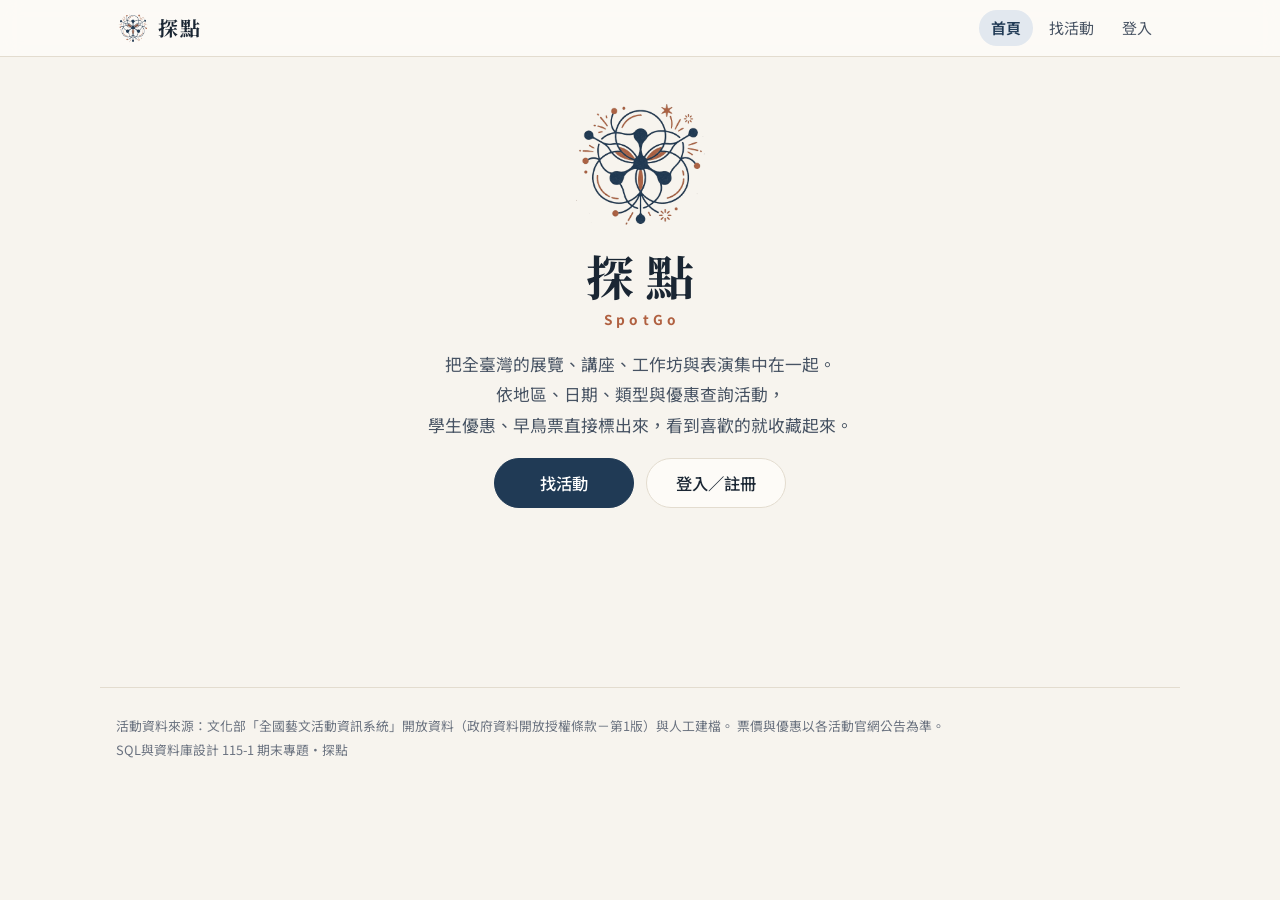
==== web/index.html @ 4486c4d8 "找活動：新增 js/search.js（關鍵字、地區、日期與快速日期、類別／學習類、優惠、活動狀態篩選，排序與載入更多，即將開賣、早鳥即將截止區塊），首頁加上本週學生優惠與這週末活動，以及篩選、結果列" ====
<!doctype html>
<html lang="zh-Hant">
<head>
  <meta charset="utf-8">
  <meta name="viewport" content="width=device-width, initial-scale=1, viewport-fit=cover">
  <title>探點</title>
  <meta name="theme-color" content="#203a55">
  <link rel="icon" type="image/png" href="favicon.png">
  <link rel="preconnect" href="https://fonts.googleapis.com">
  <link rel="preconnect" href="https://fonts.gstatic.com" crossorigin>
  <link rel="stylesheet" href="https://fonts.googleapis.com/css2?family=Noto+Sans+TC:wght@400;500;700&family=Noto+Serif+TC:wght@600;700&display=swap">
  <link rel="stylesheet" href="style.css">
</head>
<body>
  <header class="topbar">
    <div class="topbar-inner">
      <a href="#/" class="brand"><img class="brand-logo" src="logo.png" alt="" width="34" height="34">探點</a>
      <nav class="nav" aria-label="主選單">
        <a href="#/" data-nav="home" data-roles="guest,使用者,管理員">首頁</a>
        <a href="#/search" data-nav="search">找活動</a>
        <a href="#/login" data-nav="login" id="nav-account">登入</a>
      </nav>
    </div>
  </header>

  <main id="app" class="container" tabindex="-1"></main>

  <footer class="footer container">
    <p>活動資料來源：文化部「全國藝文活動資訊系統」開放資料（政府資料開放授權條款－第1版）與人工建檔。
      票價與優惠以各活動官網公告為準。</p>
    <p>SQL與資料庫設計 115-1 期末專題・探點</p>
  </footer>

  <div id="toast" class="toast" role="status" aria-live="polite" hidden></div>
  <div id="tooltip" class="tooltip" role="tooltip" hidden></div>

  <!-- 網頁程式依序載入（共用最上層的變數與函式）；app.js 是路由與啟動，放最後 -->
  <script src="js/core.js"></script>
  <script src="js/cards.js"></script>
  <script src="js/home.js"></script>
  <script src="js/search.js"></script>
  <script src="js/app.js"></script>
</body>
</html>
---- web/style.css ----
/* 探點：顏色都用變數，深色模式只換變數
   配色取自 logo：米白底 #f7f4ee、深藍 #203a55（主色）、赭紅 #b06040（點綴、優惠） */
:root {
  color-scheme: light;
  --bg: #f7f4ee;              /* 和 logo 底色相同 */
  --surface: #fdfbf7;
  --surface-2: #f0ebe1;
  --line: #e3dccf;
  --text: #1a2633;
  --text-2: #475363;
  --text-3: #6b7380;
  --accent: #203a55;          /* 主色＝logo 的深藍，也是圖表的單一系列色 */
  --accent-ink: #203a55;      /* 主色當文字用時（對比 ≥ 4.5） */
  --accent-soft: #e2e8ef;
  --brand-2: #b06040;         /* logo 的赭紅，只當裝飾 */
  --logo-plate: transparent;  /* logo 是去背的；深色模式要墊米白底，深藍線條才看得到 */
  --deal: #9c4f2c;            /* 優惠標籤文字（赭紅加深，對比 ≥ 4.5） */
  --deal-soft: #f6e4d8;
  --ok: #2e7048;
  --ok-soft: #e3efe4;
  --warn: #8a5a00;
  --warn-soft: #f8ecd2;
  --danger: #b42318;
  --shadow: 0 1px 2px rgb(32 58 85 / .06), 0 4px 16px rgb(32 58 85 / .06);
  --radius: 14px;
  /* 字體：內文 Noto Sans TC、品牌名稱與標題 Noto Serif TC（Google Fonts；離線時改用系統字體） */
  --font: "Noto Sans TC", system-ui, "Microsoft JhengHei UI", "Microsoft JhengHei", "PingFang TC", sans-serif;
  --font-display: "Noto Serif TC", "Noto Sans TC", "Microsoft JhengHei", serif;
}
@media (prefers-color-scheme: dark) {
  :root:not([data-theme="light"]) {
    color-scheme: dark;
    --bg: #0f1720; --surface: #16202b; --surface-2: #1e2a37; --line: #2b3846;
    --text: #f2eee7; --text-2: #c4c0b7; --text-3: #9b988f;
    --accent: #4a76a8; --accent-ink: #a9c4e6; --accent-soft: #1c2b3d; --brand-2: #d98a62; --logo-plate: #f2eee7;
    --deal: #eba27e; --deal-soft: #3a2519; --ok: #7fd3a0; --ok-soft: #17301f;
    --warn: #f0c35c; --warn-soft: #362c14; --danger: #ff8a80;
    --shadow: 0 1px 2px rgb(0 0 0 / .4);
  }
}
:root[data-theme="dark"] {
  color-scheme: dark;
  --bg: #0f1720; --surface: #16202b; --surface-2: #1e2a37; --line: #2b3846;
  --text: #f2eee7; --text-2: #c4c0b7; --text-3: #9b988f;
  --accent: #4a76a8; --accent-ink: #a9c4e6; --accent-soft: #1c2b3d; --brand-2: #d98a62; --logo-plate: #f2eee7;
  --deal: #eba27e; --deal-soft: #3a2519; --ok: #7fd3a0; --ok-soft: #17301f;
  --warn: #f0c35c; --warn-soft: #362c14; --danger: #ff8a80;
  --shadow: 0 1px 2px rgb(0 0 0 / .4);
}

* { box-sizing: border-box; }
html { -webkit-text-size-adjust: 100%; }
body { margin: 0; background: var(--bg); color: var(--text); font: 15px/1.6 var(--font); }
a { color: var(--accent-ink); }
button, input, select { font: inherit; color: inherit; }
[hidden] { display: none !important; }
.container { max-width: 1080px; margin: 0 auto; padding-inline: max(16px, env(safe-area-inset-left)); }
main.container { padding-block: 20px 40px; min-height: 70vh; outline: none; }
h1, h2, h3 { line-height: 1.3; margin: 0 0 .5em; }
h1, .brand, .home-name { font-family: var(--font-display); font-weight: 700; }
h1 { font-size: 1.6rem; }
h2 { font-size: 1.15rem; }
.muted { color: var(--text-3); }
.small { font-size: .85rem; }
.sr-only { position: absolute; width: 1px; height: 1px; overflow: hidden; clip: rect(0 0 0 0); white-space: nowrap; }

/* ---------- 頂端列 ---------- */
.topbar { position: sticky; top: 0; z-index: 10; background: color-mix(in srgb, var(--surface) 88%, transparent);
  backdrop-filter: blur(10px); border-bottom: 1px solid var(--line); padding-top: env(safe-area-inset-top, 0px); }
.topbar-inner { max-width: 1080px; margin: 0 auto; padding: 10px 16px; display: flex; align-items: center; gap: 16px; flex-wrap: wrap; }
.brand { display: flex; align-items: center; gap: 8px; font-weight: 700; font-size: 1.25rem; letter-spacing: .08em; color: var(--text); text-decoration: none; }
.brand-logo { width: 34px; height: 34px; padding: 2px; border-radius: 50%; background: var(--logo-plate); }
.nav { display: flex; gap: 4px; margin-left: auto; flex-wrap: wrap; }
.nav a { padding: 6px 12px; border-radius: 999px; color: var(--text-2); text-decoration: none; }
.nav a:hover { background: var(--surface-2); }
.nav a[aria-current="page"] { background: var(--accent-soft); color: var(--accent-ink); font-weight: 600; }

/* ---------- 通用元件 ---------- */
.card { background: var(--surface); border: 1px solid var(--line); border-radius: var(--radius); box-shadow: var(--shadow); }
.panel { padding: 18px 20px; }
.btn { display: inline-flex; align-items: center; justify-content: center; gap: 6px; padding: 9px 16px; border-radius: 10px;
  border: 1px solid var(--line); background: var(--surface); cursor: pointer; text-decoration: none; color: var(--text); font-weight: 500; }
.btn:hover { background: var(--surface-2); }
.btn-primary { background: var(--accent); border-color: var(--accent); color: #fff; }
.btn-primary:hover { background: color-mix(in srgb, var(--accent) 88%, #000); }
.btn[disabled] { opacity: .6; cursor: default; }
.btn-text { border: 0; background: none; padding: 4px 6px; color: var(--accent-ink); cursor: pointer; }
:focus-visible { outline: 3px solid color-mix(in srgb, var(--accent) 55%, transparent); outline-offset: 2px; }

.tag { display: inline-block; padding: 1px 9px; border-radius: 999px; font-size: .8rem; font-weight: 500;
  background: var(--surface-2); color: var(--text-2); white-space: nowrap; }
.tag-deal { background: var(--deal-soft); color: var(--deal); }
.tag-free { background: var(--ok-soft); color: var(--ok); }
.tag-warn { background: var(--warn-soft); color: var(--warn); }

.field { display: flex; flex-direction: column; gap: 4px; min-width: 0; }
.field > span { font-size: .82rem; color: var(--text-2); font-weight: 500; }
.input { width: 100%; padding: 9px 11px; border: 1px solid var(--line); border-radius: 10px; background: var(--surface); min-width: 0; }
.input:focus { border-color: var(--accent); outline: none; box-shadow: 0 0 0 3px var(--accent-soft); }

/* ---------- 首頁 ---------- */
.home-hero { display: grid; align-content: center; justify-items: center; text-align: center; padding: 12px 0 8px; }
.home-art { position: relative; width: min(150px, 38vw); aspect-ratio: 1; margin-bottom: 6px; }
.home-section { margin-top: 32px; }
.home-section .grid { margin-top: 10px; }
.home-art::before { content: ""; position: absolute; inset: 0; border-radius: 50%; background: var(--logo-plate); }
.home-art img { position: absolute; inset: 0; width: 100%; height: 100%; padding: 7%; }
.home-name { font-size: clamp(2.2rem, 7vw, 3rem); letter-spacing: .25em; text-indent: .25em; margin: 0; }
.eyebrow { color: var(--brand-2); font-weight: 700; letter-spacing: .3em; text-indent: .3em; font-size: .85rem; margin: 2px 0 18px; }
.lead { color: var(--text-2); font-size: 1.05rem; line-height: 1.8; max-width: 32em; margin: 0; }
.home-actions { display: flex; gap: 12px; flex-wrap: wrap; justify-content: center; margin-top: 18px; }
.home-actions .btn { min-width: 140px; padding: 11px 24px; font-size: 1.02rem; border-radius: 999px; }

.hero { padding: 8px 0 18px; }
.hero h1 { font-size: clamp(1.5rem, 4vw, 2rem); }
.hero p { color: var(--text-2); margin: 0; }

.filters { padding: 14px 16px; display: grid; gap: 12px; }
.filter-search { display: grid; grid-template-columns: minmax(0, 1fr) auto; gap: 10px; }
.filter-more { display: grid; gap: 14px; padding-top: 12px; border-top: 1px solid var(--line); }
.filter-row { display: grid; gap: 12px; grid-template-columns: 1fr 1fr; }
.filter-row.dates { grid-template-columns: 1fr 1fr 2fr; align-items: end; }
@media (max-width: 720px) {
  .filter-row, .filter-row.dates { grid-template-columns: 1fr 1fr; }
  .filter-row:not(.dates) > :first-child { grid-column: 1 / -1; }
  .filter-row.dates > :last-child { grid-column: 1 / -1; }
}
.chips { display: flex; gap: 6px; flex-wrap: wrap; }
.chip { position: relative; }
.chip input { position: absolute; opacity: 0; pointer-events: none; }
.chip span { display: inline-block; padding: 5px 12px; border-radius: 999px; border: 1px solid var(--line);
  background: var(--surface); cursor: pointer; font-size: .9rem; user-select: none; }
.chip input:checked + span { background: var(--accent); border-color: var(--accent); color: #fff; }
.chip input:focus-visible + span { outline: 3px solid color-mix(in srgb, var(--accent) 55%, transparent); outline-offset: 2px; }
.chip-label { font-size: .82rem; color: var(--text-2); font-weight: 500; margin-bottom: 4px; }
.quick-dates { display: flex; gap: 6px; flex-wrap: wrap; }
.filter-actions { display: flex; gap: 10px; align-items: center; flex-wrap: wrap; justify-content: space-between; }

.strip { margin: 22px 0 6px; }
.strip-head { display: flex; align-items: baseline; justify-content: space-between; gap: 8px; }
.strip-list { display: grid; grid-template-columns: repeat(4, minmax(0, 1fr)); gap: 12px; margin-top: 8px; }
@media (max-width: 900px) { .strip-list { grid-template-columns: repeat(2, minmax(0, 1fr)); } }
/* 手機：即將開賣、早鳥區塊改成左右滑，不要把活動往下推 */
@media (max-width: 720px) {
  .strip-list { display: flex; overflow-x: auto; scroll-snap-type: x proximity; padding-bottom: 6px; }
  .strip-item { flex: 0 0 78%; scroll-snap-align: start; }
  .strip { margin-top: 16px; }
  .hero { padding-bottom: 12px; }
  .hero p { display: none; }
}
.strip-item { padding: 14px 16px; text-decoration: none; color: inherit; display: grid; grid-template-rows: auto 1fr auto;
  gap: 6px; min-width: 0; }
.strip-item:hover { border-color: var(--accent); }
.strip-item > .tag { justify-self: start; }
.strip-title { line-height: 1.45; display: -webkit-box; -webkit-line-clamp: 2; -webkit-box-orient: vertical; overflow: hidden; }
.strip-more { margin-top: 8px; }
/* 搜尋之後移到結果下面：和結果之間加一條分隔線 */
#highlights.below { margin-top: 28px; padding-top: 6px; border-top: 1px solid var(--line); }

.results-head { display: flex; align-items: center; justify-content: space-between; gap: 12px; margin: 24px 0 12px; flex-wrap: wrap; }
.results-head .input { width: auto; }
.grid { display: grid; gap: 14px; grid-template-columns: repeat(auto-fill, minmax(min(100%, 300px), 1fr)); }
.event-card { display: flex; flex-direction: column; overflow: hidden; text-decoration: none; color: inherit;
  transition: border-color .2s, transform .2s ease, box-shadow .2s ease; }
.event-body { padding: 14px 18px 16px; display: flex; flex-direction: column; gap: 8px; flex: 1; min-width: 0; }
.event-thumb { aspect-ratio: 16 / 9; background: var(--surface-2); overflow: hidden; }
.event-thumb img { width: 100%; height: 100%; object-fit: cover; display: block; }
.thumb-art { display: block; width: 100%; height: 100%; }
.event-card:hover { border-color: var(--accent); transform: translateY(-3px); box-shadow: 0 10px 24px rgb(32 58 85 / .12); }
.event-card h3 { font-size: 1.02rem; margin: 0; display: -webkit-box; -webkit-line-clamp: 2; -webkit-box-orient: vertical; overflow: hidden; }
.event-meta { color: var(--text-2); font-size: .88rem; display: grid; gap: 2px; }
.event-meta div { overflow: hidden; text-overflow: ellipsis; white-space: nowrap; }
.price-row { display: flex; align-items: baseline; gap: 8px; flex-wrap: wrap; margin-top: auto; padding-top: 6px; border-top: 1px dashed var(--line); }
.price { font-weight: 700; font-size: 1.05rem; }
.price.muted { font-weight: 400; font-size: .88rem; color: var(--text-3); }
.price-old { color: var(--text-3); text-decoration: line-through; font-size: .88rem; }
.empty { padding: 40px 20px; text-align: center; color: var(--text-2); }
.more { display: flex; justify-content: center; margin-top: 18px; }

.chip-rows { display: grid; gap: 14px; grid-template-columns: repeat(auto-fit, minmax(min(100%, 320px), 1fr)); }
/* ---------- 其他 ---------- */
.footer { color: var(--text-3); font-size: .8rem; padding-block: 24px calc(24px + env(safe-area-inset-bottom, 0px)); border-top: 1px solid var(--line); }
.footer p { margin: 4px 0; }
.toast { position: fixed; left: 50%; bottom: calc(24px + env(safe-area-inset-bottom, 0px)); transform: translateX(-50%);
  background: var(--text); color: var(--bg); padding: 10px 18px; border-radius: 999px; box-shadow: var(--shadow); z-index: 30; max-width: calc(100% - 32px); }
.tooltip { position: fixed; z-index: 40; pointer-events: none; background: var(--text); color: var(--bg); padding: 6px 10px;
  border-radius: 8px; font-size: .82rem; max-width: 260px; }
.skeleton { background: linear-gradient(90deg, var(--surface-2), var(--line), var(--surface-2)); background-size: 200% 100%;
  animation: shimmer 1.2s infinite; border-radius: var(--radius); min-height: 150px; }
@keyframes shimmer { to { background-position: -200% 0; } }
@media (prefers-reduced-motion: reduce) { .skeleton { animation: none; } .event-card { transition: none; } }

/* 開賣時間：主色（深藍）系，和優惠（赭紅）、提醒（黃）分開 */
.tag-sale { background: var(--accent-soft); color: var(--accent-ink); }

/* ---------- 動畫：換頁淡入、卡片依序浮現、滑鼠移上去的回饋（系統設定減少動態效果時全部關掉） ---------- */
#app > :not(.skeleton) { animation: page-in .35s ease-out both; }
@keyframes page-in { from { opacity: 0; } }
@keyframes rise-in { from { opacity: 0; transform: translateY(14px); } }
@keyframes pop { 40% { transform: scale(1.12); } 70% { transform: scale(.96); } }
@keyframes toast-in { from { opacity: 0; transform: translate(-50%, 16px); } }
@keyframes dialog-in { from { opacity: 0; transform: translateY(12px) scale(.97); } }
@keyframes logo-in { from { opacity: 0; transform: rotate(-90deg) scale(.6); } }
@keyframes spread { from { opacity: 0; letter-spacing: .6em; } }

/* 首頁：logo 轉進來、名稱字距收攏、文字與按鈕依序浮現 */
.home-art { animation: logo-in .9s cubic-bezier(.2, .8, .2, 1) both; }
.home-art:hover img { transform: rotate(30deg); }
.home-art img { transition: transform .8s cubic-bezier(.2, .8, .2, 1); }
.home-name { animation: spread .9s cubic-bezier(.2, .8, .2, 1) .15s both; }
.home-hero .eyebrow { animation: rise-in .6s ease-out .3s both; }
.home-hero .lead { animation: rise-in .6s ease-out .4s both; }
.home-actions { animation: rise-in .6s ease-out .5s both; }
.hero h1 { animation: rise-in .5s ease-out both; }
.hero p { animation: rise-in .5s ease-out .08s both; }

/* 活動卡片、即將開賣／早鳥區塊：一張一張浮現 */
.grid > .event-card, .strip-item { animation: rise-in .5s cubic-bezier(.2, .8, .2, 1) both; }
.grid > .event-card:nth-child(2), .strip-item:nth-child(2) { animation-delay: 50ms; }
.grid > .event-card:nth-child(3), .strip-item:nth-child(3) { animation-delay: 100ms; }
.grid > .event-card:nth-child(4), .strip-item:nth-child(4) { animation-delay: 150ms; }
.grid > .event-card:nth-child(5) { animation-delay: 200ms; }
.grid > .event-card:nth-child(6) { animation-delay: 250ms; }
.grid > .event-card:nth-child(7) { animation-delay: 300ms; }
.grid > .event-card:nth-child(8) { animation-delay: 350ms; }
.grid > .event-card:nth-child(9) { animation-delay: 400ms; }
.grid > .event-card:nth-child(n+10) { animation-delay: 450ms; }
.event-thumb img, .event-thumb .thumb-art { transition: transform .5s cubic-bezier(.2, .8, .2, 1); }
.event-card:hover .event-thumb img, .event-card:hover .event-thumb .thumb-art { transform: scale(1.06); }
.strip-item { transition: border-color .2s, transform .2s ease, box-shadow .2s ease; }
.strip-item:hover { transform: translateY(-3px); box-shadow: 0 10px 24px rgb(32 58 85 / .12); }

/* 按鈕、收藏、提示訊息、彈窗 */
.btn { transition: background-color .15s, border-color .15s, transform .1s; }
.btn:active:not([disabled]) { transform: scale(.97); }
.btn.pop { animation: pop .45s ease-out; }
.toast:not([hidden]) { animation: toast-in .3s cubic-bezier(.2, .8, .2, 1); }
.filters { animation: rise-in .45s cubic-bezier(.2, .8, .2, 1) both; }

@media (prefers-reduced-motion: reduce) {
  #app > *, .home-art, .home-name, .home-hero .eyebrow, .home-hero .lead, .home-actions, .hero h1, .hero p,
  .grid > .event-card, .strip-item, .btn.pop, .toast, .filters { animation: none !important; }
  .event-card, .strip-item, .btn, .event-thumb img, .event-thumb .thumb-art, .home-art img { transition: none; }
  .event-card:hover, .strip-item:hover, .event-card:hover .event-thumb img, .event-card:hover .event-thumb .thumb-art { transform: none; }
}
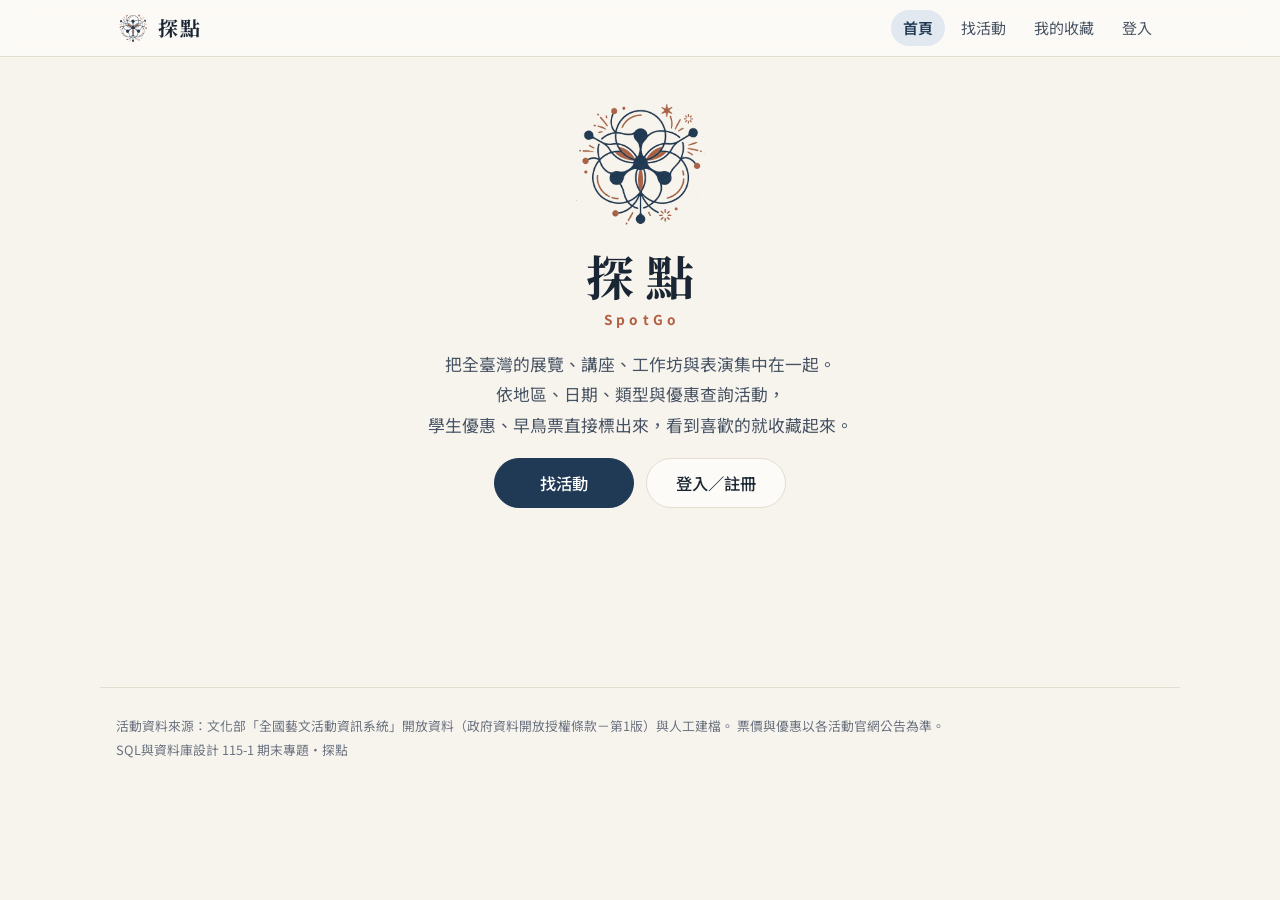
==== commit 7dbdc0b4: "我的收藏：新增 js/saves.js（收藏清單附活動縮圖，沒有圖片時用類別插圖，已下架的活動淡化；優惠截止與開賣提醒、取消收藏），活動頁加上收藏按鈕（沒登入時先導到登入頁，登入後回到原活動）；選單加" ====
--- a/web/index.html
+++ b/web/index.html
@@ -18,6 +18,7 @@
       <nav class="nav" aria-label="主選單">
         <a href="#/" data-nav="home" data-roles="guest,使用者,管理員">首頁</a>
         <a href="#/search" data-nav="search">找活動</a>
+        <a href="#/saves" data-nav="saves" data-roles="guest,使用者">我的收藏</a>
         <a href="#/login" data-nav="login" id="nav-account">登入</a>
       </nav>
     </div>
@@ -39,6 +40,9 @@
   <script src="js/cards.js"></script>
   <script src="js/home.js"></script>
   <script src="js/search.js"></script>
+  <script src="js/event.js"></script>
+  <script src="js/saves.js"></script>
+  <script src="js/auth.js"></script>
   <script src="js/app.js"></script>
 </body>
 </html>
--- a/web/style.css
+++ b/web/style.css
@@ -83,6 +83,7 @@
 .btn:hover { background: var(--surface-2); }
 .btn-primary { background: var(--accent); border-color: var(--accent); color: #fff; }
 .btn-primary:hover { background: color-mix(in srgb, var(--accent) 88%, #000); }
+.btn-saved { background: var(--ok-soft); border-color: transparent; color: var(--ok); }
 .btn[disabled] { opacity: .6; cursor: default; }
 .btn-text { border: 0; background: none; padding: 4px 6px; color: var(--accent-ink); cursor: pointer; }
 :focus-visible { outline: 3px solid color-mix(in srgb, var(--accent) 55%, transparent); outline-offset: 2px; }
@@ -177,7 +178,67 @@
 .empty { padding: 40px 20px; text-align: center; color: var(--text-2); }
 .more { display: flex; justify-content: center; margin-top: 18px; }
 
+/* ---------- 活動詳情 ---------- */
+.back { display: inline-block; margin-bottom: 12px; }
+.detail { display: grid; gap: 18px; grid-template-columns: minmax(0, 1fr) 320px; align-items: start; }
+.detail-main { display: grid; gap: 18px; min-width: 0; }
+@media (max-width: 860px) {
+  .detail { grid-template-columns: 1fr; }
+  .detail-main { display: contents; }
+  .detail-head { order: -2; }
+  .side { order: -1; position: static; }
+}
+.detail-head { padding: 22px 24px; }
+.detail-head .tags { display: flex; gap: 6px; flex-wrap: wrap; margin-bottom: 10px; }
+.side { position: sticky; top: 76px; display: grid; gap: 14px; }
+.price-box { padding: 18px 20px; display: grid; gap: 10px; }
+.price-big { font-size: 1.7rem; font-weight: 700; line-height: 1.1; }
+.price-big.muted { font-size: 1.05rem; font-weight: 500; color: var(--text-2); }
+.detail-cover { margin: -22px -24px 16px; border-radius: var(--radius) var(--radius) 0 0; overflow: hidden; background: var(--surface-2); }
+.detail-cover img { display: block; width: 100%; max-height: 380px; object-fit: contain; }
+.session-list { list-style: none; margin: 0; padding: 0; display: grid; gap: 6px; font-variant-numeric: tabular-nums; }
+.list { list-style: none; margin: 0; padding: 0; }
+.list > li { padding: 12px 0; border-top: 1px solid var(--line); }
+.list > li:first-child { border-top: 0; }
+.session-time { font-weight: 600; }
+.discount { display: flex; justify-content: space-between; gap: 12px; align-items: flex-start; }
+.discount.expired { opacity: .55; }
+.discount .amount { font-weight: 700; white-space: nowrap; }
+.description { white-space: pre-wrap; overflow-wrap: anywhere; color: var(--text-2); }
+.description.clamped { max-height: 16em; overflow: hidden; -webkit-mask-image: linear-gradient(#000 70%, transparent); mask-image: linear-gradient(#000 70%, transparent); }
+
+/* ---------- 收藏 ---------- */
+.reminder { display: flex; gap: 12px; align-items: center; padding: 12px 16px; background: var(--warn-soft);
+  border-radius: 12px; color: var(--text); text-decoration: none; }
+.reminder + .reminder { margin-top: 8px; }
+.reminder b { color: var(--warn); }
+.save-row { display: grid; grid-template-columns: 120px minmax(0, 1fr) auto; gap: 14px; align-items: center; padding: 14px 18px; }
+/* 收藏的縮圖：和活動卡片同一張圖（沒有圖就是類別插圖）；已下架等看不到的活動淡化 */
+.save-thumb { display: block; border-radius: 8px; overflow: hidden; }
+.save-row.is-off .save-thumb { filter: grayscale(1); opacity: .55; }
+@media (max-width: 560px) {
+  .save-row { grid-template-columns: 88px minmax(0, 1fr); align-items: start; padding: 12px 14px; }
+  .save-row > .btn { grid-column: 2; justify-self: start; }
+}
+.save-row + .save-row { border-top: 1px solid var(--line); }
+.save-row a { color: var(--text); font-weight: 600; text-decoration: none; }
+.save-row a:hover { color: var(--accent-ink); }
+
+/* ---------- 登入 ---------- */
+.auth { max-width: 420px; margin: 20px auto; padding: 24px; display: grid; gap: 16px; }
+/* 示範帳號：一列一個，左邊角色、右邊信箱，點了直接登入 */
+.demo-login { display: grid; gap: 8px; padding-top: 16px; border-top: 1px dashed var(--line); }
+.demo-account { display: flex; justify-content: space-between; align-items: baseline; gap: 12px; width: 100%; text-align: left; }
+.demo-account .small { min-width: 0; overflow-wrap: anywhere; text-align: right; }
+.tabs { display: grid; grid-template-columns: 1fr 1fr; background: var(--surface-2); border-radius: 10px; padding: 4px; }
+.tabs button { border: 0; background: none; padding: 8px; border-radius: 8px; cursor: pointer; color: var(--text-2); }
+.tabs button[aria-selected="true"] { background: var(--surface); color: var(--text); font-weight: 600; box-shadow: var(--shadow); }
+.form { display: grid; gap: 12px; }
+.error { color: var(--danger); font-size: .9rem; min-height: 1.2em; margin: 0; }
+
 .chip-rows { display: grid; gap: 14px; grid-template-columns: repeat(auto-fit, minmax(min(100%, 320px), 1fr)); }
+.notice { background: var(--warn-soft); border-radius: 12px; padding: 12px 16px; margin-bottom: 14px; }
+.save-title { font-weight: 600; color: var(--text-3); }
 /* ---------- 其他 ---------- */
 .footer { color: var(--text-3); font-size: .8rem; padding-block: 24px calc(24px + env(safe-area-inset-bottom, 0px)); border-top: 1px solid var(--line); }
 .footer p { margin: 4px 0; }
@@ -192,6 +253,10 @@
 
 /* 開賣時間：主色（深藍）系，和優惠（赭紅）、提醒（黃）分開 */
 .tag-sale { background: var(--accent-soft); color: var(--accent-ink); }
+.sale-info { border-radius: 10px; padding: 10px 12px; background: var(--surface-2); color: var(--text-2); }
+.sale-info.upcoming { background: var(--accent-soft); color: var(--accent-ink); }
+.reminder-sale { background: var(--accent-soft); }
+.reminder-sale b { color: var(--accent-ink); }
 
 /* ---------- 動畫：換頁淡入、卡片依序浮現、滑鼠移上去的回饋（系統設定減少動態效果時全部關掉） ---------- */
 #app > :not(.skeleton) { animation: page-in .35s ease-out both; }
@@ -215,12 +280,12 @@
 .hero p { animation: rise-in .5s ease-out .08s both; }
 
 /* 活動卡片、即將開賣／早鳥區塊：一張一張浮現 */
-.grid > .event-card, .strip-item { animation: rise-in .5s cubic-bezier(.2, .8, .2, 1) both; }
-.grid > .event-card:nth-child(2), .strip-item:nth-child(2) { animation-delay: 50ms; }
-.grid > .event-card:nth-child(3), .strip-item:nth-child(3) { animation-delay: 100ms; }
-.grid > .event-card:nth-child(4), .strip-item:nth-child(4) { animation-delay: 150ms; }
-.grid > .event-card:nth-child(5) { animation-delay: 200ms; }
-.grid > .event-card:nth-child(6) { animation-delay: 250ms; }
+.grid > .event-card, .strip-item, .save-row, .reminder { animation: rise-in .5s cubic-bezier(.2, .8, .2, 1) both; }
+.grid > .event-card:nth-child(2), .strip-item:nth-child(2), .save-row:nth-child(2), .reminder:nth-child(2) { animation-delay: 50ms; }
+.grid > .event-card:nth-child(3), .strip-item:nth-child(3), .save-row:nth-child(3), .reminder:nth-child(3) { animation-delay: 100ms; }
+.grid > .event-card:nth-child(4), .strip-item:nth-child(4), .save-row:nth-child(4), .reminder:nth-child(4) { animation-delay: 150ms; }
+.grid > .event-card:nth-child(5), .save-row:nth-child(5) { animation-delay: 200ms; }
+.grid > .event-card:nth-child(6), .save-row:nth-child(6) { animation-delay: 250ms; }
 .grid > .event-card:nth-child(7) { animation-delay: 300ms; }
 .grid > .event-card:nth-child(8) { animation-delay: 350ms; }
 .grid > .event-card:nth-child(9) { animation-delay: 400ms; }
@@ -230,16 +295,24 @@
 .strip-item { transition: border-color .2s, transform .2s ease, box-shadow .2s ease; }
 .strip-item:hover { transform: translateY(-3px); box-shadow: 0 10px 24px rgb(32 58 85 / .12); }
 
+/* 活動頁：主要內容先出現，右側票價與收藏隨後 */
+.detail-head { animation: rise-in .5s cubic-bezier(.2, .8, .2, 1) both; }
+.detail > :first-child > :not(.detail-head) { animation: rise-in .5s cubic-bezier(.2, .8, .2, 1) .1s both; }
+.side > * { animation: rise-in .5s cubic-bezier(.2, .8, .2, 1) .15s both; }
+.side > * + * { animation-delay: .25s; }
+.detail-cover img { animation: fade-in .6s ease-out both; }
+
 /* 按鈕、收藏、提示訊息、彈窗 */
 .btn { transition: background-color .15s, border-color .15s, transform .1s; }
 .btn:active:not([disabled]) { transform: scale(.97); }
 .btn.pop { animation: pop .45s ease-out; }
 .toast:not([hidden]) { animation: toast-in .3s cubic-bezier(.2, .8, .2, 1); }
-.filters { animation: rise-in .45s cubic-bezier(.2, .8, .2, 1) both; }
+.card.auth, .filters { animation: rise-in .45s cubic-bezier(.2, .8, .2, 1) both; }
 
 @media (prefers-reduced-motion: reduce) {
   #app > *, .home-art, .home-name, .home-hero .eyebrow, .home-hero .lead, .home-actions, .hero h1, .hero p,
-  .grid > .event-card, .strip-item, .btn.pop, .toast, .filters { animation: none !important; }
+  .grid > .event-card, .strip-item, .save-row, .reminder, .detail-head, .detail > :first-child > *, .side > *, .detail-cover img,
+  .btn.pop, .toast, .card.auth, .filters { animation: none !important; }
   .event-card, .strip-item, .btn, .event-thumb img, .event-thumb .thumb-art, .home-art img { transition: none; }
   .event-card:hover, .strip-item:hover, .event-card:hover .event-thumb img, .event-card:hover .event-thumb .thumb-art { transform: none; }
 }
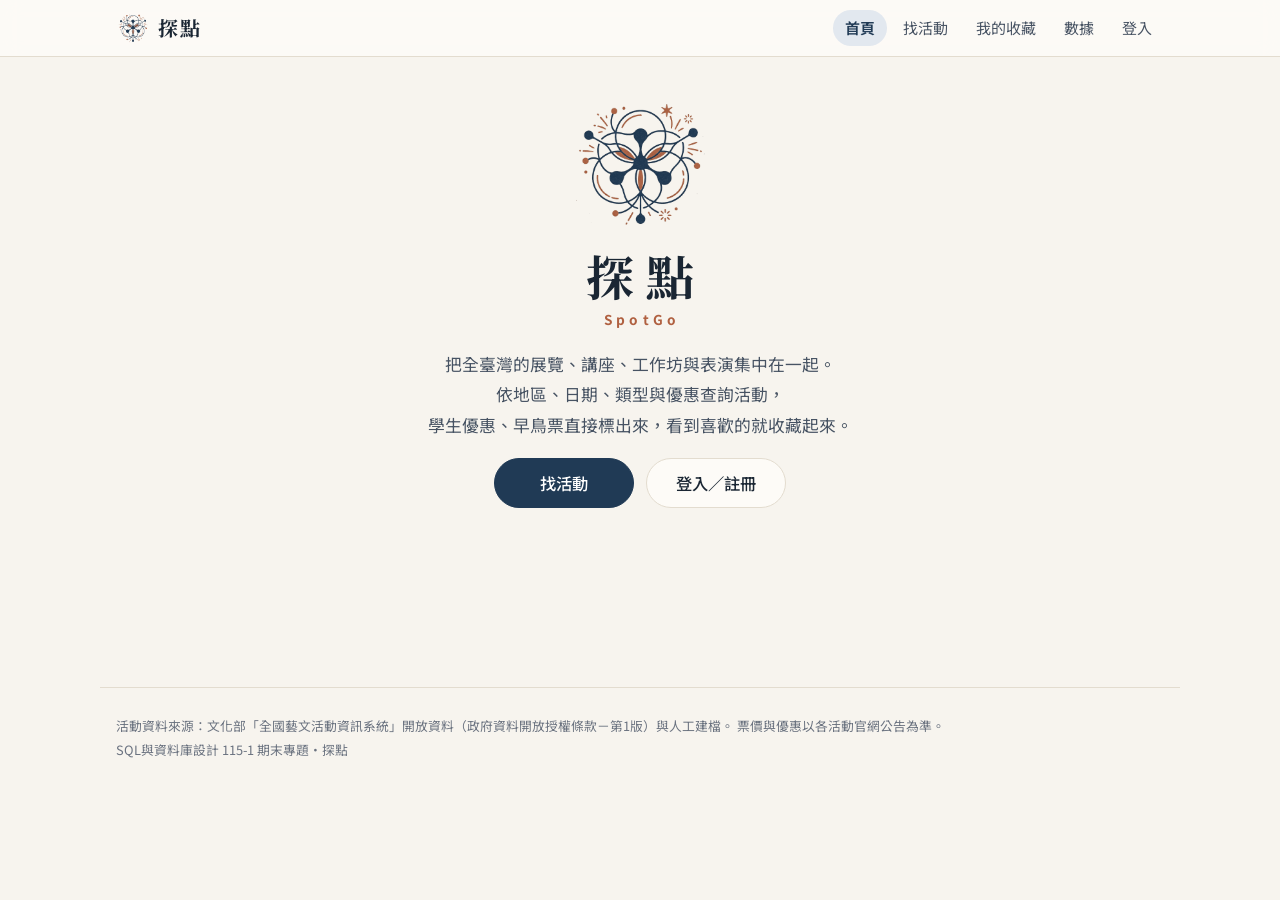
==== commit 3a44064c: "數據頁並移除舊網頁：新增 js/stats.js（上架活動總數、各類別長條圖與滑過提示、熱門收藏排行），加上數據頁的樣式與選單；刪除串接測試頁 test.html 與舊的 app.js，web/REA" ====
--- a/web/index.html
+++ b/web/index.html
@@ -19,6 +19,7 @@
         <a href="#/" data-nav="home" data-roles="guest,使用者,管理員">首頁</a>
         <a href="#/search" data-nav="search">找活動</a>
         <a href="#/saves" data-nav="saves" data-roles="guest,使用者">我的收藏</a>
+        <a href="#/stats" data-nav="stats" data-roles="guest,使用者,管理員">數據</a>
         <a href="#/login" data-nav="login" id="nav-account">登入</a>
       </nav>
     </div>
@@ -42,6 +43,7 @@
   <script src="js/search.js"></script>
   <script src="js/event.js"></script>
   <script src="js/saves.js"></script>
+  <script src="js/stats.js"></script>
   <script src="js/auth.js"></script>
   <script src="js/app.js"></script>
 </body>
--- a/web/style.css
+++ b/web/style.css
@@ -224,6 +224,107 @@
 .save-row a { color: var(--text); font-weight: 600; text-decoration: none; }
 .save-row a:hover { color: var(--accent-ink); }
 
+/* ---------- 數據 ---------- */
+.stats-grid { display: grid; gap: 16px; grid-template-columns: repeat(auto-fit, minmax(min(100%, 420px), 1fr)); }
+.hero-number { font-size: 3.2rem; font-weight: 700; line-height: 1; letter-spacing: -.02em; }
+.bars { display: grid; gap: 8px; margin-top: 10px; }
+.bar-row { display: grid; grid-template-columns: 6.5em minmax(0, 1fr); align-items: center; gap: 10px; cursor: default; }
+.bar-label { color: var(--text-2); font-size: .9rem; text-align: right; overflow: hidden; text-overflow: ellipsis; white-space: nowrap; }
+.bar-track { display: flex; align-items: center; gap: 8px; min-height: 28px; }
+.bar { height: 20px; background: var(--accent); border-radius: 0 4px 4px 0; min-width: 2px; }
+.bar-value { font-size: .85rem; color: var(--text); font-variant-numeric: tabular-nums; white-space: nowrap; }
+.bar-row:hover .bar, .bar-row:focus-visible .bar { background: color-mix(in srgb, var(--accent) 80%, var(--text)); }
+/* 公開的數據頁：上架總數、各類別（向上長條圖）、熱門收藏排行 */
+.stats-layout { display: grid; gap: 16px; grid-template-columns: minmax(0, 1fr) minmax(0, 2.2fr); grid-template-areas: "total chart" "rank rank"; }
+.stat-total { grid-area: total; display: flex; flex-direction: column; justify-content: center; gap: 6px; position: relative; overflow: hidden; }
+.stat-total::after { content: ""; position: absolute; right: -40px; bottom: -40px; width: 140px; height: 140px; border-radius: 50%;
+  border: 14px solid var(--brand-2); opacity: .14; animation: ring-in .9s ease-out both; }
+.stat-total .hero-number { font-family: var(--font-display); font-size: clamp(3rem, 7vw, 4.4rem); color: var(--accent-ink); font-variant-numeric: tabular-nums; }
+.stat-figure { display: flex; align-items: baseline; gap: 8px; }
+.stat-unit { font-weight: 700; font-size: 1.2rem; color: var(--brand-2); }
+.stat-chart { grid-area: chart; min-width: 0; }
+.stat-rank { grid-area: rank; }
+.chart-head { display: flex; justify-content: space-between; align-items: baseline; gap: 12px; flex-wrap: wrap; }
+.legend { display: flex; gap: 14px; font-size: .85rem; color: var(--text-2); }
+.legend span { display: inline-flex; align-items: center; gap: 6px; }
+.swatch { width: 12px; height: 12px; border-radius: 3px; display: inline-block; }
+.swatch.g0, .col-bar.g0 { background: var(--accent); }
+.swatch.g1, .col-bar.g1 { background: var(--brand-2); }
+.columns { position: relative; display: grid; grid-template-columns: repeat(var(--n), minmax(0, 1fr)); gap: 10px;
+  padding-left: 34px; margin-top: 12px; }
+.grid-lines { position: absolute; left: 0; right: 0; top: 22px; height: 220px; pointer-events: none; }
+.grid-lines span { position: absolute; left: 34px; right: 0; bottom: calc(var(--y) * 100%); border-top: 1px dashed var(--line); }
+.grid-lines span:first-child { border-top: 1px solid var(--text-3); }
+.grid-lines em { position: absolute; left: -34px; width: 28px; text-align: right; transform: translateY(-50%);
+  font-style: normal; font-size: .72rem; color: var(--text-3); font-variant-numeric: tabular-nums; }
+.col { display: grid; gap: 8px; cursor: default; outline-offset: 4px; border-radius: 6px; }
+.col-bar-area { height: 242px; display: flex; align-items: flex-end; justify-content: center; }
+.col-bar { position: relative; width: min(100%, 42px); height: calc(var(--h) * 220px); min-height: 3px; border-radius: 6px 6px 0 0;
+  transform-origin: bottom; animation: grow-up .8s cubic-bezier(.2, .8, .2, 1) both; animation-delay: calc(var(--i) * 70ms + 150ms); }
+.col-value { position: absolute; bottom: 100%; left: 50%; transform: translateX(-50%); padding-bottom: 4px; font-size: .82rem; font-weight: 700;
+  color: var(--text); font-variant-numeric: tabular-nums; white-space: nowrap; animation: fade-in .4s ease both; animation-delay: calc(var(--i) * 70ms + 750ms); }
+.col-label { font-size: .82rem; color: var(--text-2); text-align: center; line-height: 1.3; word-break: keep-all; overflow-wrap: anywhere; }
+.col:hover .col-bar, .col:focus-visible .col-bar { filter: brightness(1.15); }
+.col:hover .col-label, .col:focus-visible .col-label { color: var(--text); font-weight: 700; }
+/* 熱門收藏：前三名是三張卡片，第 4 名以後是一列一列的清單 */
+.podium { list-style: none; margin: 12px 0 0; padding: 0; display: grid; grid-template-columns: repeat(3, minmax(0, 1fr)); gap: 12px; }
+.podium li { animation: slide-in .5s ease-out both; animation-delay: calc(var(--i) * 90ms + 250ms); }
+.podium a { height: 100%; box-sizing: border-box; display: grid; grid-template-rows: auto auto 1fr auto; gap: 6px; padding: 16px 18px;
+  border-radius: 12px; background: var(--surface-2); color: var(--text); text-decoration: none; position: relative; overflow: hidden;
+  transition: transform .2s ease, box-shadow .2s ease; }
+.podium a:hover, .podium a:focus-visible { transform: translateY(-3px); box-shadow: var(--shadow); }
+.podium li:first-child a { background: var(--accent); color: #fff; }
+.podium-no { font-family: var(--font-display); font-size: 2.6rem; font-weight: 700; line-height: 1; color: var(--brand-2); }
+.podium li:first-child .podium-no { color: #f2c6a8; }
+.podium-cat { font-size: .78rem; color: var(--text-3); letter-spacing: .05em; }
+.podium li:first-child .podium-cat { color: rgb(255 255 255 / .7); }
+.podium-title { font-weight: 700; line-height: 1.45; display: -webkit-box; -webkit-line-clamp: 2; -webkit-box-orient: vertical; overflow: hidden; }
+.podium-count { font-size: .85rem; }
+.podium-count b { font-size: 1.3rem; font-variant-numeric: tabular-nums; }
+.top-saves { list-style: none; margin: 14px 0 0; padding: 0; }
+.top-saves li { display: grid; grid-template-columns: 2em minmax(0, 1fr) minmax(60px, 160px) 3.5em; gap: 14px; align-items: center; padding: 10px 4px;
+  border-top: 1px solid var(--line); animation: slide-in .5s ease-out both; animation-delay: calc(var(--i) * 60ms + 300ms); }
+.top-no { font-family: var(--font-display); font-weight: 700; font-size: 1.1rem; color: var(--text-3); text-align: center; font-variant-numeric: tabular-nums; }
+.top-saves a { color: var(--text); font-weight: 600; text-decoration: none; overflow: hidden; text-overflow: ellipsis; white-space: nowrap; }
+.top-saves a:hover { color: var(--accent-ink); }
+.top-meter { height: 6px; border-radius: 3px; background: var(--surface-2); overflow: hidden; }
+.top-meter span { display: block; height: 100%; width: calc(var(--w) * 100%); background: var(--accent); border-radius: 3px;
+  transform-origin: left; animation: grow-right .9s cubic-bezier(.2, .8, .2, 1) both; animation-delay: calc(var(--i) * 60ms + 500ms); }
+.top-count { font-size: .85rem; color: var(--text-2); white-space: nowrap; text-align: right; }
+.top-count b { color: var(--text); font-size: 1rem; font-variant-numeric: tabular-nums; }
+@keyframes grow-up { from { transform: scaleY(0); } }
+@keyframes grow-right { from { transform: scaleX(0); } }
+@keyframes fade-in { from { opacity: 0; } }
+@keyframes slide-in { from { opacity: 0; transform: translateY(8px); } }
+@keyframes ring-in { from { transform: scale(.4); opacity: 0; } }
+@media (max-width: 760px) {
+  .stats-layout { grid-template-columns: minmax(0, 1fr); grid-template-areas: "total" "chart" "rank"; }
+  .podium { grid-template-columns: minmax(0, 1fr); }
+  .podium a { grid-template-columns: auto minmax(0, 1fr); grid-template-rows: auto auto; column-gap: 14px; align-items: center; }
+  .podium-no { grid-row: span 3; font-size: 2.2rem; }
+  .top-saves li { grid-template-columns: 2em minmax(0, 1fr) 3em; }
+  .top-meter { grid-column: 2; grid-row: 2; }
+  /* 手機：八個類別擠在同一個畫面，類別名稱兩字一行 */
+  .columns { grid-template-columns: repeat(var(--n), minmax(0, 1fr)); gap: 4px; min-width: 0; padding-left: 28px; }
+  .grid-lines span { left: 28px; }
+  .grid-lines em { left: -30px; width: 24px; }
+  .col-value { font-size: .72rem; }
+  .col-label { font-size: .75rem; max-width: 2.3em; margin: 0 auto; }
+}
+@media (prefers-reduced-motion: reduce) {
+  .col-bar, .col-value, .podium li, .top-saves li, .top-meter span, .stat-total::after { animation: none; }
+  .podium a { transition: none; }
+}
+.rank { counter-reset: rank; }
+.rank li { counter-increment: rank; display: grid; grid-template-columns: 2em minmax(0, 1fr) auto; gap: 10px; align-items: center; }
+.rank li::before { content: counter(rank); font-weight: 700; color: var(--text-3); text-align: center; font-variant-numeric: tabular-nums; }
+.rank a { color: var(--text); text-decoration: none; overflow: hidden; text-overflow: ellipsis; white-space: nowrap; }
+.rank a:hover { color: var(--accent-ink); }
+details.table-view summary { cursor: pointer; color: var(--accent-ink); font-size: .88rem; margin-top: 12px; }
+.data-table { width: 100%; border-collapse: collapse; font-size: .88rem; margin-top: 8px; }
+.data-table th, .data-table td { padding: 6px 8px; border-bottom: 1px solid var(--line); text-align: left; }
+.data-table td.num, .data-table th.num { text-align: right; font-variant-numeric: tabular-nums; }
+
 /* ---------- 登入 ---------- */
 .auth { max-width: 420px; margin: 20px auto; padding: 24px; display: grid; gap: 16px; }
 /* 示範帳號：一列一個，左邊角色、右邊信箱，點了直接登入 */
